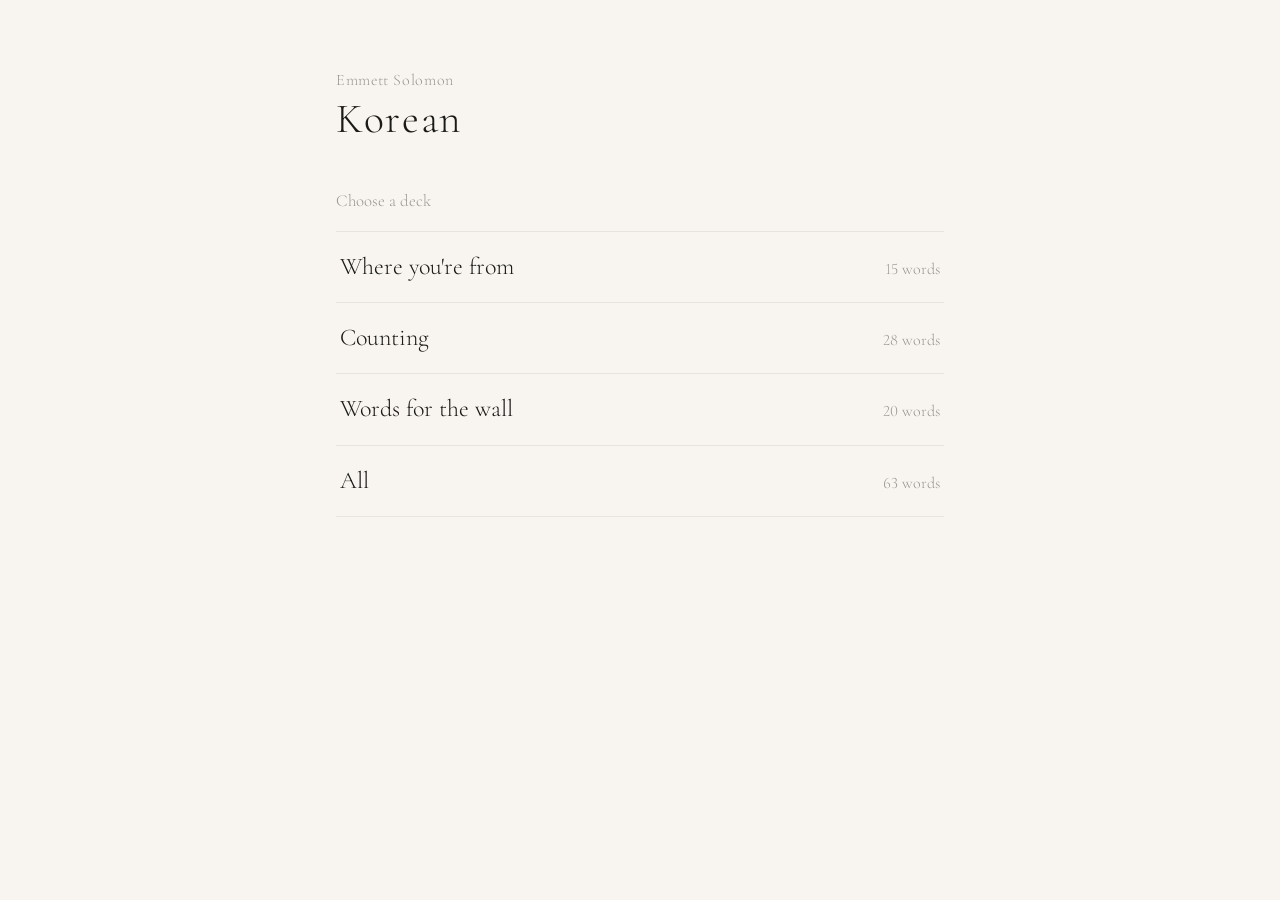
==== korean/index.html @ 4443319a "Move Korean flashcards to /korean and add Learn mode The page is now three screens: pick a deck, pic" ====
<!DOCTYPE html>
<html lang="en">
<head>
    <meta charset="UTF-8">
    <meta name="viewport" content="width=device-width, initial-scale=1.0">
    <title>Korean — Emmett Solomon</title>
    <link rel="preconnect" href="https://fonts.googleapis.com">
    <link rel="preconnect" href="https://fonts.gstatic.com" crossorigin>
    <!-- Paths are absolute: the page is served at /korean with no
         trailing slash, where a relative path would point at the site root. -->
    <link rel="stylesheet" href="/korean/korean.css">
</head>
<body>

    <header>
        <a class="home" href="/">Emmett Solomon</a>
        <h1>Korean</h1>
    </header>

    <main>
        <!-- 1. Pick a deck. Filled from the "deck" column of vocab.csv. -->
        <section class="screen decks-screen" hidden>
            <p class="step">Choose a deck</p>
            <ul class="deck-list"></ul>
        </section>

        <!-- 2. Pick a mode for that deck. -->
        <section class="screen modes-screen" hidden>
            <a class="back" href="#">&larr; Decks</a>
            <h2 class="deck-title"></h2>

            <div class="mode-list">
                <a class="mode" data-mode="base">
                    <span class="mode-name">Base</span>
                    <span class="mode-about">Flip through the cards.</span>
                </a>
                <a class="mode" data-mode="learn">
                    <span class="mode-name">Learn</span>
                    <span class="mode-about">A few words at a time, until you know them.</span>
                    <span class="mode-about learn-summary"></span>
                </a>
            </div>

            <div class="settings">
                <!-- Say the Korean by itself as it appears. Remembered per browser. -->
                <div class="toggle sound" role="group" aria-label="Read aloud">
                    <span class="toggle-label">Read aloud</span>
                    <button type="button" data-sound="on" aria-pressed="true">On</button>
                    <button type="button" data-sound="off" aria-pressed="false">Off</button>
                </div>
                <button type="button" class="restart" hidden>Start Learn over</button>
            </div>
        </section>

        <!-- 3. Study: the chosen mode, with only the language toggle. -->
        <section class="screen study-screen" hidden>
            <div class="study-bar">
                <a class="back" href="#"></a>
                <!-- Which language you see first. Remembered per browser. -->
                <div class="toggle front" role="group">
                    <span class="toggle-label"></span>
                    <button type="button" data-front="korean" aria-pressed="true">한국어</button>
                    <button type="button" data-front="english" aria-pressed="false">English</button>
                </div>
            </div>

            <div class="base" data-mode-panel="base" hidden>
                <div class="card" tabindex="0" role="button" aria-label="Flip card">
                    <div class="card-inner">
                        <div class="face face-front"></div>
                        <div class="face face-back"></div>
                    </div>
                </div>

                <nav class="pager">
                    <button type="button" class="prev" aria-label="Previous card">&larr;</button>
                    <span class="count"></span>
                    <button type="button" class="next" aria-label="Next card">&rarr;</button>
                </nav>

                <p class="hint">Tap the card to flip. Arrow keys move, space flips.</p>
            </div>

            <!-- Questions are drawn into .learn-stage by learn.js. -->
            <div class="learn" data-mode-panel="learn" hidden>
                <div class="meter" aria-hidden="true">
                    <span class="meter-learned"></span><span class="meter-learning"></span>
                </div>
                <p class="learn-count"></p>
                <div class="learn-stage" aria-live="polite"></div>
            </div>
        </section>

        <p class="empty" hidden>Couldn’t load the word list.</p>
    </main>

    <script src="/korean/app.js"></script>
    <script src="/korean/base.js"></script>
    <script src="/korean/learn.js"></script>
</body>
</html>
---- korean/korean.css ----
@import url('https://fonts.googleapis.com/css2?family=Cormorant+Garamond:ital,wght@0,300;0,400;1,300&family=Nanum+Myeongjo&display=swap');

* {
    margin: 0;
    padding: 0;
    box-sizing: border-box;
}

/* Same palette as the homepage (styles.css). */
:root {
    --bg:     #f8f5f0;
    --text:   #1a1a18;
    --muted:  #9a9690;
    --accent: #7a8f72;
    --rule:   #e8e3dc;
    --card:   #fffdf9;
    --right-bg: #eef2ea;
    --wrong:    #a86a58;
    --wrong-line: #c08a7a;
    --wrong-bg: #f7ebe6;
    --shadow: 0 1px 2px rgba(26, 26, 24, 0.04), 0 8px 24px rgba(26, 26, 24, 0.05);
}

body {
    font-family: 'Cormorant Garamond', Georgia, serif;
    font-weight: 300;
    background: var(--bg);
    color: var(--text);
    line-height: 1.6;
    font-size: 1.2rem;
    max-width: 640px;
    margin: 0 auto;
    padding: 4rem 1rem 6rem;
    /* Cormorant's default old-style 0 reads as a letter o. */
    font-variant-numeric: lining-nums;
}

button {
    font: inherit;
    color: inherit;
    background: none;
    border: none;
    cursor: pointer;
}

[hidden] {
    display: none !important;
}

a {
    color: inherit;
    text-decoration: none;
}

.ko {
    font-family: 'Nanum Myeongjo', serif;
}

header {
    margin-bottom: 2.5rem;
}

.home {
    color: var(--muted);
    font-size: 1rem;
    letter-spacing: 0.04em;
}

.home:hover {
    color: var(--accent);
}

h1 {
    font-size: 2.6rem;
    font-weight: 300;
    letter-spacing: 0.04em;
    line-height: 1.2;
}

.step,
.back {
    display: inline-block;
    color: var(--muted);
    font-size: 1.05rem;
    margin-bottom: 1rem;
}

.back {
    transition: color 0.3s ease;
}

.back:hover {
    color: var(--accent);
}

.empty {
    color: var(--muted);
    font-size: 1.1rem;
}


/* ─── Toggles ─────────────────────────────────────── */

.toggle {
    display: flex;
    align-items: center;
    gap: 0.75rem;
    font-size: 1.05rem;
}

.toggle-label {
    color: var(--muted);
}

.toggle button {
    color: var(--muted);
    border-bottom: 1px solid transparent;
    transition: color 0.3s ease, border-color 0.3s ease;
}

.toggle button[aria-pressed="true"] {
    color: var(--text);
    border-bottom-color: var(--text);
}

.toggle button:hover {
    color: var(--accent);
}

.toggle button[data-front="korean"] {
    font-family: 'Nanum Myeongjo', serif;
    font-size: 0.95em;
}


/* ─── 1. Decks ────────────────────────────────────── */

.deck-list {
    list-style: none;
    border-top: 1px solid var(--rule);
}

.deck-link {
    display: flex;
    justify-content: space-between;
    align-items: baseline;
    gap: 1rem;
    padding: 1rem 0.25rem;
    border-bottom: 1px solid var(--rule);
    transition: color 0.3s ease;
}

.deck-name {
    font-size: 1.5rem;
}

.deck-size {
    color: var(--muted);
    font-size: 1rem;
    white-space: nowrap;
}

.deck-link:hover {
    color: var(--accent);
}


/* ─── 2. Modes ────────────────────────────────────── */

h2 {
    font-size: 1.9rem;
    font-weight: 300;
    line-height: 1.25;
    margin-bottom: 1.5rem;
}

.mode-list {
    display: grid;
    gap: 0.75rem;
}

.mode {
    display: flex;
    flex-direction: column;
    padding: 1.25rem 1.5rem;
    background: var(--card);
    border: 1px solid var(--rule);
    border-radius: 6px;
    box-shadow: var(--shadow);
    transition: border-color 0.3s ease;
}

.mode-name {
    font-size: 1.6rem;
    line-height: 1.3;
}

.mode-about {
    color: var(--muted);
    font-size: 1.05rem;
}

.learn-summary {
    color: var(--accent);
}

.settings {
    display: flex;
    flex-wrap: wrap;
    justify-content: space-between;
    align-items: baseline;
    gap: 0.75rem 1.5rem;
    margin-top: 1.5rem;
}

.restart {
    color: var(--muted);
    font-size: 1rem;
    transition: color 0.3s ease;
}

.restart:hover {
    color: var(--accent);
}

/* Mouse only: a phone keeps "hover" on the spot last tapped. */
@media (hover: hover) {
    .mode:hover {
        border-color: var(--accent);
    }
}


/* ─── 3. Study ────────────────────────────────────── */

.study-bar {
    display: flex;
    flex-wrap: wrap;
    justify-content: space-between;
    align-items: baseline;
    gap: 0.25rem 1.5rem;
    margin-bottom: 1.25rem;
}

.study-bar .back {
    margin-bottom: 0;
}


/* ─── Base: the card ──────────────────────────────── */
/*
   Two faces back to back inside .card-inner, which turns 180° on
   .flipped. Which language goes on which face is decided in the script,
   so the toggle only swaps the text, never the geometry.
*/

.card {
    perspective: 1400px;
    aspect-ratio: 3 / 2;
    cursor: pointer;
    outline: none;
}

.card-inner {
    position: relative;
    width: 100%;
    height: 100%;
    transform-style: preserve-3d;
    transition: transform 0.5s cubic-bezier(0.3, 0.7, 0.3, 1);
}

.card.flipped .card-inner {
    transform: rotateY(180deg);
}

.face {
    position: absolute;
    inset: 0;
    display: flex;
    flex-direction: column;
    align-items: center;
    justify-content: center;
    gap: 1rem;
    padding: 2rem;
    text-align: center;
    background: var(--card);
    border: 1px solid var(--rule);
    border-radius: 6px;
    box-shadow: var(--shadow);
    backface-visibility: hidden;
    -webkit-backface-visibility: hidden;
}

.card:focus-visible .face {
    border-color: var(--accent);
}

.face-back {
    transform: rotateY(180deg);
}

.word {
    font-size: clamp(2rem, 8vw, 3.2rem);
    line-height: 1.25;
    overflow-wrap: anywhere;
}

.word.ko {
    font-weight: 400;
}

.speak {
    width: 2.75rem;
    height: 2.75rem;
    display: grid;
    place-items: center;
    flex: none;
    border-radius: 50%;
    color: var(--muted);
    transition: color 0.3s ease, background 0.3s ease;
}

.face .speak {
    position: absolute;
    right: 1rem;
    bottom: 1rem;
}

.speak:hover,
.speak.playing {
    color: var(--accent);
    background: var(--bg);
}

.speak svg {
    width: 1.35rem;
    height: 1.35rem;
}

.pager {
    display: flex;
    justify-content: center;
    align-items: center;
    gap: 2rem;
    margin-top: 1.5rem;
}

.pager button {
    font-size: 1.6rem;
    width: 3rem;
    height: 3rem;
    color: var(--muted);
    transition: color 0.3s ease;
}

.pager button:hover {
    color: var(--accent);
}

.count {
    min-width: 4rem;
    text-align: center;
    color: var(--muted);
    font-variant-numeric: lining-nums tabular-nums;
}

.hint {
    margin-top: 2rem;
    text-align: center;
    color: var(--muted);
    font-size: 0.95rem;
    font-style: italic;
}


/* ─── Learn ───────────────────────────────────────── */

.meter {
    display: flex;
    height: 4px;
    background: var(--rule);
    border-radius: 2px;
    overflow: hidden;
}

.meter span {
    transition: width 0.5s ease;
}

.meter-learned {
    background: var(--accent);
}

.meter-learning {
    background: #c3cdbd;
}

.learn-count {
    margin: 0.4rem 0 1.25rem;
    color: var(--muted);
    font-size: 0.95rem;
}

.learn-stage {
    min-height: 22rem;
    padding: 2rem;
    background: var(--card);
    border: 1px solid var(--rule);
    border-radius: 6px;
    box-shadow: var(--shadow);
}

.learn-label {
    color: var(--muted);
    font-size: 0.95rem;
    font-style: italic;
    margin-bottom: 0.75rem;
}

.prompt,
.answer-line {
    display: flex;
    align-items: center;
    gap: 0.75rem;
}

.prompt {
    margin-bottom: 1.5rem;
}

.answer-line .word {
    font-size: clamp(1.6rem, 6vw, 2.2rem);
}

/* The answer under a new word or a flipped card. */
.reveal {
    padding-top: 1rem;
    border-top: 1px solid var(--rule);
}

.choices {
    display: grid;
    grid-template-columns: 1fr 1fr;
    gap: 0.6rem;
}

.choice {
    display: flex;
    align-items: baseline;
    gap: 0.75rem;
    padding: 0.75rem 1rem;
    text-align: left;
    border: 1px solid var(--rule);
    border-radius: 6px;
    transition: border-color 0.2s ease, background 0.2s ease;
}

/* Mouse only: a phone keeps "hover" on the spot last tapped, which would
   outline whichever choice lands there in the next question. */
@media (hover: hover) {
    .choice:hover:not(:disabled) {
        border-color: var(--accent);
    }
}

.choice:disabled {
    cursor: default;
    color: var(--muted);
}

.choice-key {
    color: var(--muted);
    font-size: 0.85rem;
}

.choice.right {
    color: var(--text);
    border-color: var(--accent);
    background: var(--right-bg);
}

.choice.wrong {
    color: var(--text);
    border-color: var(--wrong-line);
    background: var(--wrong-bg);
}

.answer {
    display: flex;
    gap: 0.75rem;
    margin-top: 0.75rem;
}

.answer input {
    flex: 1;
    min-width: 0;
    font: inherit;
    font-size: 1.3rem;
    padding: 0.5rem 0.75rem;
    color: var(--text);
    background: var(--bg);
    border: 1px solid var(--rule);
    border-radius: 6px;
    outline: none;
}

.answer input:lang(ko) {
    font-family: 'Nanum Myeongjo', serif;
}

.answer input:focus {
    border-color: var(--accent);
}

.answer input.right {
    border-color: var(--accent);
    background: var(--right-bg);
}

.answer input.wrong {
    border-color: var(--wrong-line);
    background: var(--wrong-bg);
}

.primary {
    padding: 0.4rem 1.1rem;
    color: var(--card);
    background: var(--text);
    border-radius: 6px;
    transition: background 0.3s ease;
}

.primary:hover {
    background: var(--accent);
}

.quiet {
    color: var(--muted);
    transition: color 0.3s ease;
}

.quiet:hover {
    color: var(--accent);
}

.feedback {
    margin-top: 1.25rem;
}

.verdict {
    font-style: italic;
}

.verdict.right {
    color: var(--accent);
}

.verdict.wrong {
    color: var(--wrong);
}

.note {
    color: var(--muted);
    font-size: 1rem;
    margin-top: 0.5rem;
}

.learn-actions {
    display: flex;
    justify-content: flex-end;
    gap: 1.25rem;
    margin-top: 1.25rem;
}

.round-list {
    list-style: none;
    margin-bottom: 0.5rem;
}

.round-list li {
    display: flex;
    justify-content: space-between;
    gap: 1rem;
    padding: 0.4rem 0;
    border-bottom: 1px solid var(--rule);
}

.round-list .en {
    color: var(--muted);
    text-align: right;
}


@media (prefers-reduced-motion: reduce) {
    .card-inner {
        transition: none;
    }
}

@media (max-width: 480px) {
    body {
        padding-top: 2.5rem;
    }

    .card {
        aspect-ratio: 4 / 3;
    }

    .learn-stage {
        padding: 1.5rem 1.25rem;
    }

    .choices {
        grid-template-columns: 1fr;
    }
}
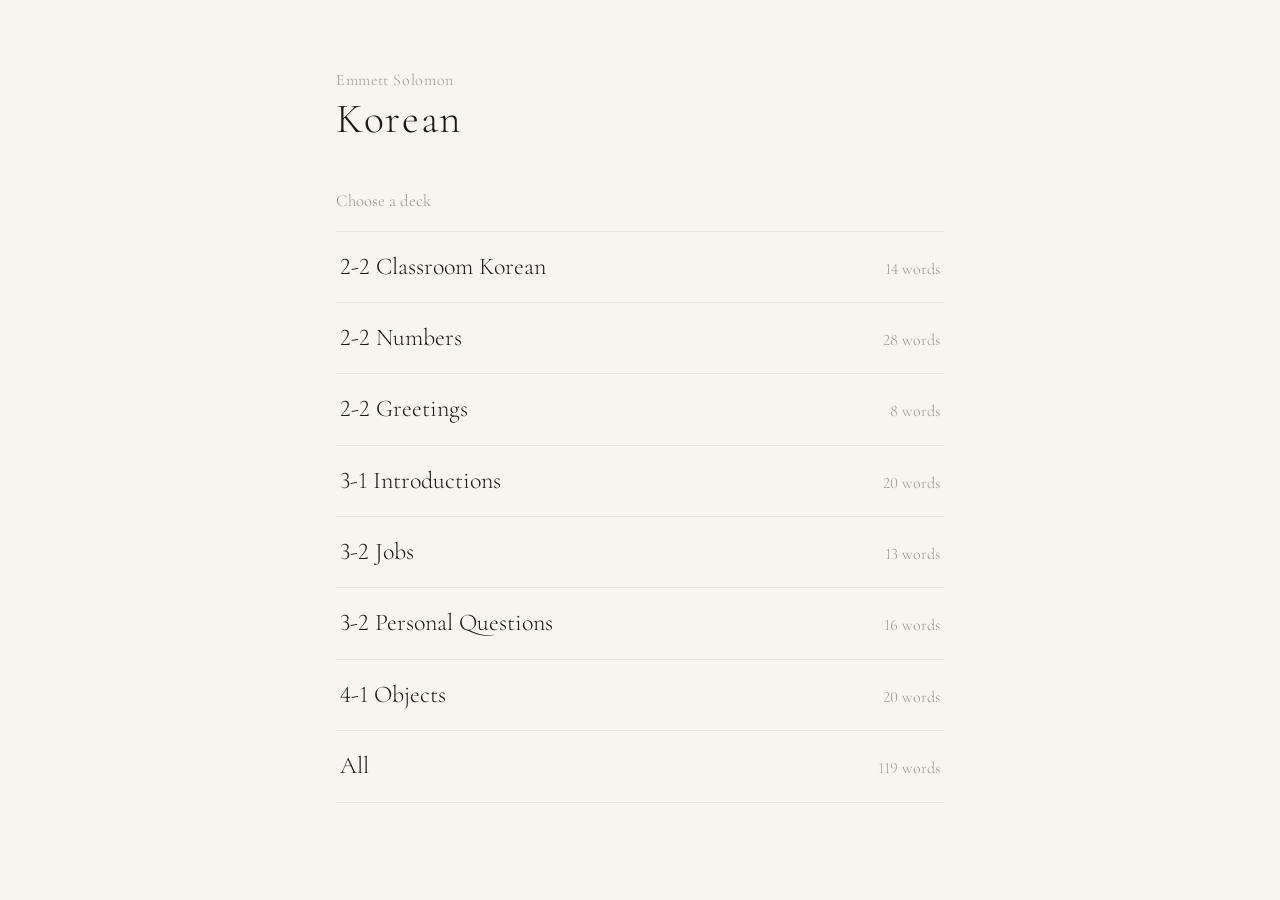
==== commit f4e91a93: "Add the sage E favicon to every page Cut from Cormorant Garamond Medium on the site's accent green, " ====
--- a/korean/index.html
+++ b/korean/index.html
@@ -4,6 +4,9 @@
     <meta charset="UTF-8">
     <meta name="viewport" content="width=device-width, initial-scale=1.0">
     <title>Korean — Emmett Solomon</title>
+    <link rel="icon" href="/favicon.ico" sizes="32x32">
+    <link rel="icon" href="/favicon.svg" type="image/svg+xml">
+    <link rel="apple-touch-icon" href="/apple-touch-icon.png">
     <link rel="preconnect" href="https://fonts.googleapis.com">
     <link rel="preconnect" href="https://fonts.gstatic.com" crossorigin>
     <!-- Paths are absolute: the page is served at /korean with no
@@ -39,6 +42,10 @@
                     <span class="mode-about">A few words at a time, until you know them.</span>
                     <span class="mode-about learn-summary"></span>
                 </a>
+                <a class="mode" data-mode="terms">
+                    <span class="mode-name">Terms</span>
+                    <span class="mode-about">Every word in the deck. Pick some to make a deck of your own.</span>
+                </a>
             </div>
 
             <div class="settings">
@@ -49,6 +56,8 @@
                     <button type="button" data-sound="off" aria-pressed="false">Off</button>
                 </div>
                 <button type="button" class="restart" hidden>Start Learn over</button>
+                <!-- Only on decks made in Terms. -->
+                <button type="button" class="delete-deck" hidden>Delete this deck</button>
             </div>
         </section>
 
@@ -89,6 +98,25 @@
                 <p class="learn-count"></p>
                 <div class="learn-stage" aria-live="polite"></div>
             </div>
+
+            <!-- The list is drawn into .term-list by terms.js. -->
+            <div class="terms" data-mode-panel="terms" hidden>
+                <div class="terms-bar">
+                    <div class="terms-pick">
+                        <button type="button" class="quiet select-all">Select all</button>
+                        <span class="terms-count"></span>
+                        <button type="button" class="primary make-deck" disabled>New deck</button>
+                    </div>
+                    <!-- Takes the place of the row above while naming a new deck. -->
+                    <form class="name-deck" hidden>
+                        <input type="text" maxlength="40" placeholder="Name the deck" aria-label="Deck name">
+                        <button type="button" class="quiet cancel-name">Cancel</button>
+                        <button type="submit" class="primary">Save</button>
+                    </form>
+                    <p class="name-problem" hidden></p>
+                </div>
+                <ul class="term-list"></ul>
+            </div>
         </section>
 
         <p class="empty" hidden>Couldn’t load the word list.</p>
@@ -97,5 +125,6 @@
     <script src="/korean/app.js"></script>
     <script src="/korean/base.js"></script>
     <script src="/korean/learn.js"></script>
+    <script src="/korean/terms.js"></script>
 </body>
 </html>
--- a/korean/korean.css
+++ b/korean/korean.css
@@ -164,6 +164,12 @@
     color: var(--accent);
 }
 
+/* Decks made in Terms. */
+.deck-link.mine .deck-size::before {
+    content: 'yours · ';
+    font-style: italic;
+}
+
 
 /* ─── 2. Modes ────────────────────────────────────── */
 
@@ -213,7 +219,8 @@
     margin-top: 1.5rem;
 }
 
-.restart {
+.restart,
+.delete-deck {
     color: var(--muted);
     font-size: 1rem;
     transition: color 0.3s ease;
@@ -221,6 +228,11 @@
 
 .restart:hover {
     color: var(--accent);
+}
+
+.delete-deck:hover,
+.delete-deck[data-armed] {
+    color: var(--wrong);
 }
 
 /* Mouse only: a phone keeps "hover" on the spot last tapped. */
@@ -591,6 +603,105 @@
 }
 
 
+/* ─── Terms ───────────────────────────────────────── */
+
+/* Stays in view while scrolling a long list. */
+.terms-bar {
+    position: sticky;
+    top: 0;
+    z-index: 1;
+    padding: 0.75rem 0;
+    background: var(--bg);
+    border-bottom: 1px solid var(--rule);
+}
+
+.terms-pick,
+.name-deck {
+    display: flex;
+    align-items: center;
+    gap: 1rem;
+}
+
+.name-deck input {
+    flex: 1;
+    min-width: 0;
+    font: inherit;
+    font-size: 1.1rem;
+    padding: 0.3rem 0.6rem;
+    color: var(--text);
+    background: var(--card);
+    border: 1px solid var(--rule);
+    border-radius: 6px;
+    outline: none;
+}
+
+.name-deck input:focus {
+    border-color: var(--accent);
+}
+
+.name-problem {
+    margin-top: 0.4rem;
+    color: var(--wrong);
+    font-size: 0.95rem;
+}
+
+.terms-count {
+    flex: 1;
+    text-align: right;
+    color: var(--muted);
+    font-size: 1rem;
+}
+
+.primary:disabled {
+    cursor: default;
+    background: var(--rule);
+    color: var(--muted);
+}
+
+.term-list {
+    list-style: none;
+}
+
+.term-list li {
+    display: flex;
+    align-items: center;
+    border-bottom: 1px solid var(--rule);
+}
+
+.term {
+    flex: 1;
+    min-width: 0;
+    display: flex;
+    align-items: baseline;
+    gap: 1rem;
+    padding: 0.7rem 0.25rem;
+    cursor: pointer;
+}
+
+.term input {
+    flex: none;
+    width: 1.05rem;
+    height: 1.05rem;
+    align-self: center;
+    accent-color: var(--accent);
+    cursor: pointer;
+}
+
+.term-ko {
+    font-size: 1.3rem;
+}
+
+.term-en {
+    flex: 1;
+    text-align: right;
+    color: var(--muted);
+}
+
+.term:has(input:checked) .term-en {
+    color: var(--text);
+}
+
+
 @media (prefers-reduced-motion: reduce) {
     .card-inner {
         transition: none;
